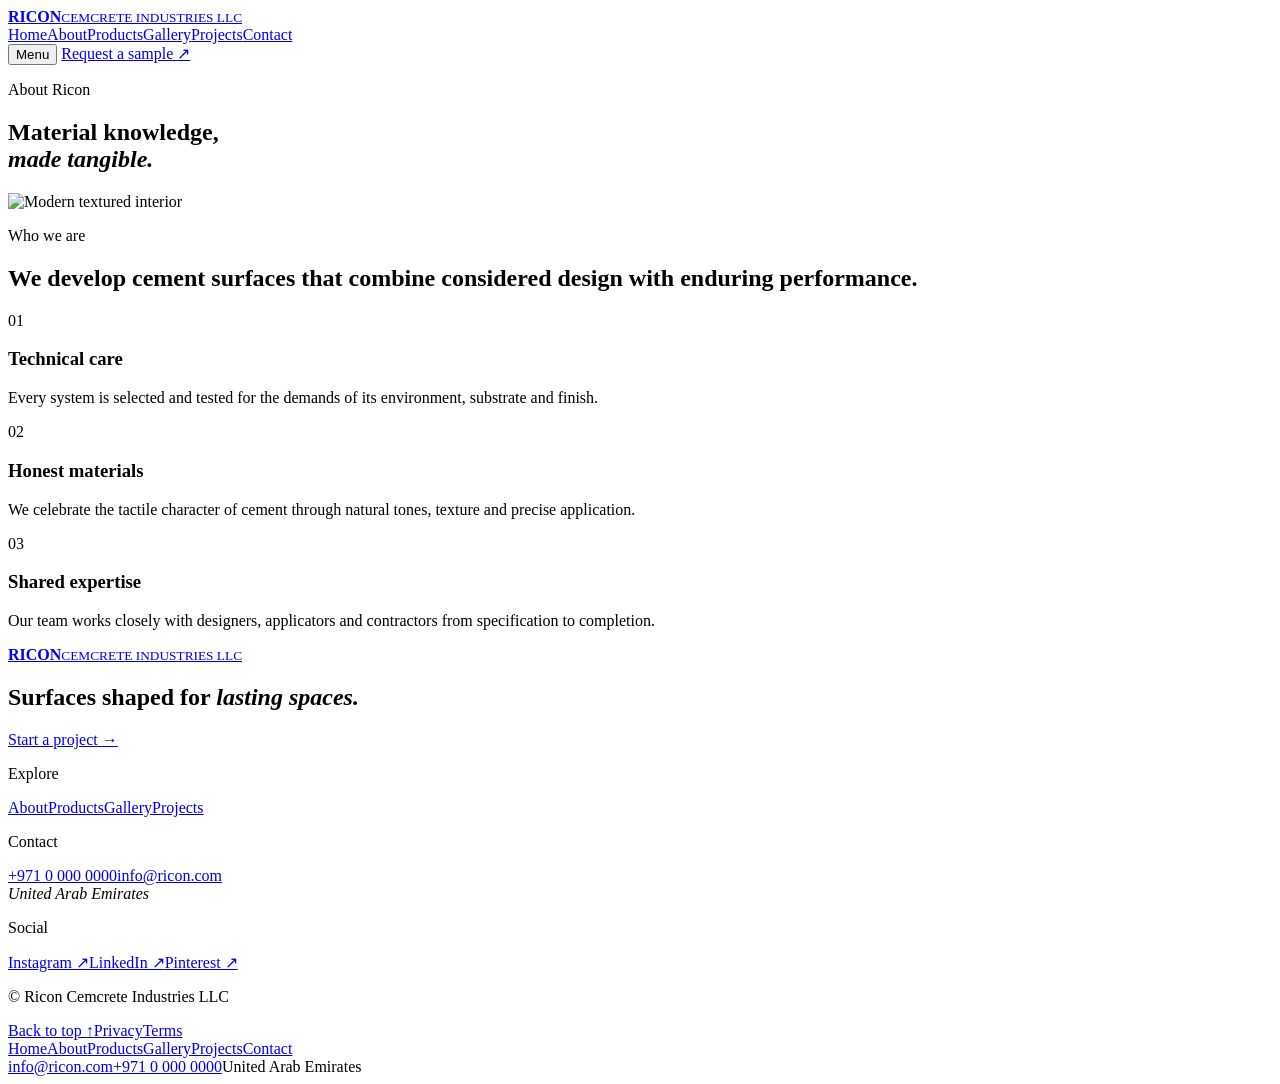
==== about.html @ 3ee4f0d7 "idea" ====
<!doctype html>
<html lang="en">
<head>
  <meta charset="UTF-8"><meta name="viewport" content="width=device-width, initial-scale=1.0">
  <title>About | Ricon Cemcrete Industries LLC</title>
  <link rel="preconnect" href="https://fonts.googleapis.com"><link rel="preconnect" href="https://fonts.gstatic.com" crossorigin>
  <link href="https://fonts.googleapis.com/css2?family=DM+Sans:wght@400;500;600&family=Libre+Baskerville:ital,wght@0,400;1,400&display=swap" rel="stylesheet">
  <link rel="stylesheet" href="styles.css">
</head>
<body>
  <header class="site-header">
    <a class="brand" href="index.html"><span class="brand-symbol"><i></i><i></i><i></i></span><span><strong>RICON</strong><small>CEMCRETE INDUSTRIES LLC</small></span></a>
    <nav class="desktop-nav" aria-label="Primary navigation">
      <a href="index.html">Home</a><a class="active" href="about.html">About</a><a href="products.html">Products</a><a href="gallery.html">Gallery</a><a href="projects.html">Projects</a><a href="contact.html">Contact</a>
    </nav>
    <button class="menu-button" type="button" aria-label="Open menu" aria-expanded="false"><span class="menu-icon" aria-hidden="true"><i></i><i></i></span><span class="menu-word">Menu</span></button>
    <a class="header-action" href="contact.html">Request a sample <span>↗</span></a>
  </header>
  <main>
    <section class="page-hero">
      <div class="page-hero-copy"><p class="overline">About Ricon</p><h1>Material knowledge,<br><em>made tangible.</em></h1></div>
      <div class="page-hero-image"><img src="https://images.unsplash.com/photo-1600607687920-4e2a09cf159d?auto=format&fit=crop&w=1400&q=85" alt="Modern textured interior"></div>
    </section>
    <section class="page-intro">
      <p class="overline">Who we are</p>
      <h2>We develop cement surfaces that combine considered design with enduring performance.</h2>
    </section>
    <section class="values-grid">
      <article class="value-card"><span>01</span><h3>Technical care</h3><p>Every system is selected and tested for the demands of its environment, substrate and finish.</p></article>
      <article class="value-card"><span>02</span><h3>Honest materials</h3><p>We celebrate the tactile character of cement through natural tones, texture and precise application.</p></article>
      <article class="value-card"><span>03</span><h3>Shared expertise</h3><p>Our team works closely with designers, applicators and contractors from specification to completion.</p></article>
    </section>
  </main>
  <footer>
    <div class="footer-top">
      <div class="footer-brand"><a class="brand brand-footer" href="index.html"><span class="brand-symbol"><i></i><i></i><i></i></span><span><strong>RICON</strong><small>CEMCRETE INDUSTRIES LLC</small></span></a><h2>Surfaces shaped for <em>lasting spaces.</em></h2><a class="footer-contact-link" href="contact.html">Start a project <span>→</span></a></div>
      <div class="footer-column"><p>Explore</p><a href="about.html">About</a><a href="products.html">Products</a><a href="gallery.html">Gallery</a><a href="projects.html">Projects</a></div>
      <div class="footer-column"><p>Contact</p><a href="tel:+971000000000">+971 0 000 0000</a><a href="mailto:info@ricon.com">info@ricon.com</a><address>United Arab Emirates</address></div>
      <div class="footer-column"><p>Social</p><a href="#">Instagram ↗</a><a href="#">LinkedIn ↗</a><a href="#">Pinterest ↗</a></div>
    </div>
    <div class="footer-bottom"><p>© <span id="year"></span> Ricon Cemcrete Industries LLC</p><a href="index.html">Back to top ↑</a><a href="#">Privacy</a><a href="#">Terms</a></div>
  </footer>
  <div class="mobile-menu" aria-hidden="true"><nav aria-label="Mobile navigation"><a href="index.html">Home</a><a href="about.html">About</a><a href="products.html">Products</a><a href="gallery.html">Gallery</a><a href="projects.html">Projects</a><a href="contact.html">Contact</a></nav><div class="menu-details"><a href="mailto:info@ricon.com">info@ricon.com</a><a href="tel:+971000000000">+971 0 000 0000</a><span>United Arab Emirates</span></div></div>
  <script src="script.js"></script>
</body>
</html>
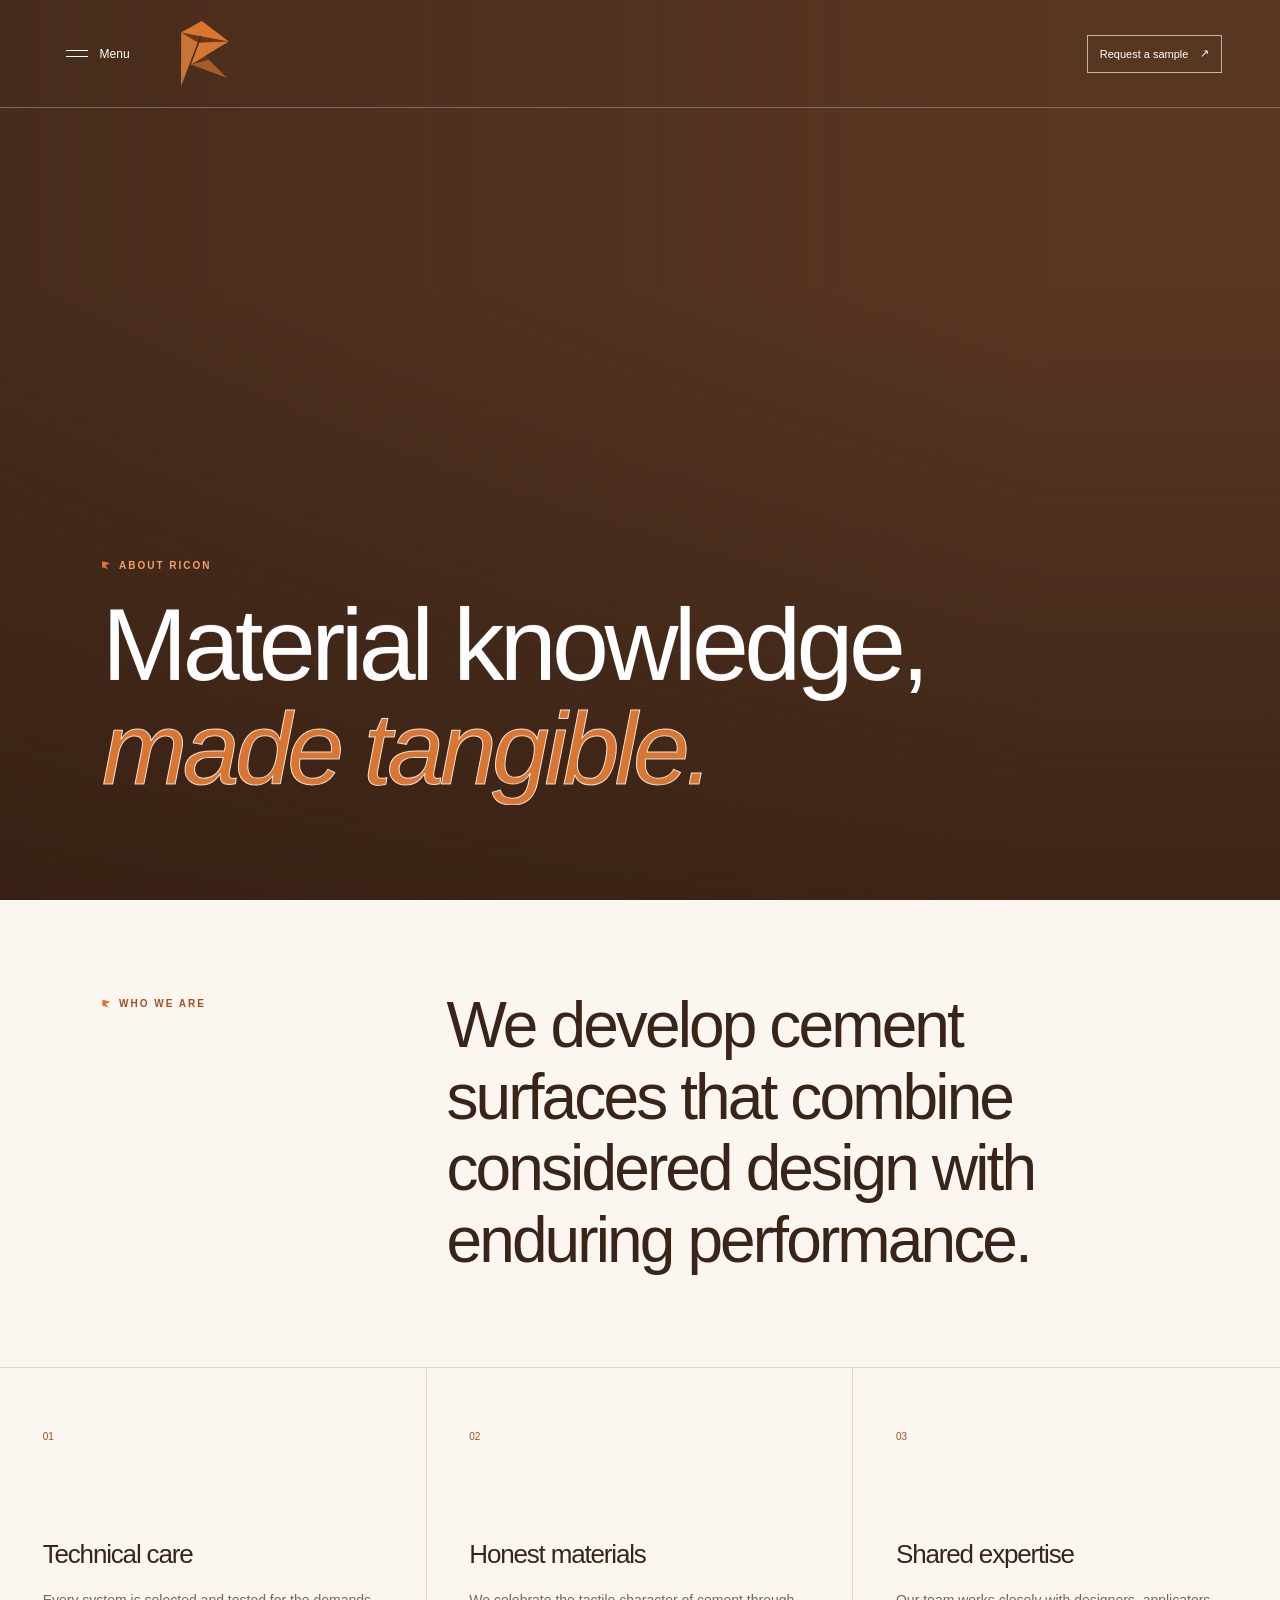
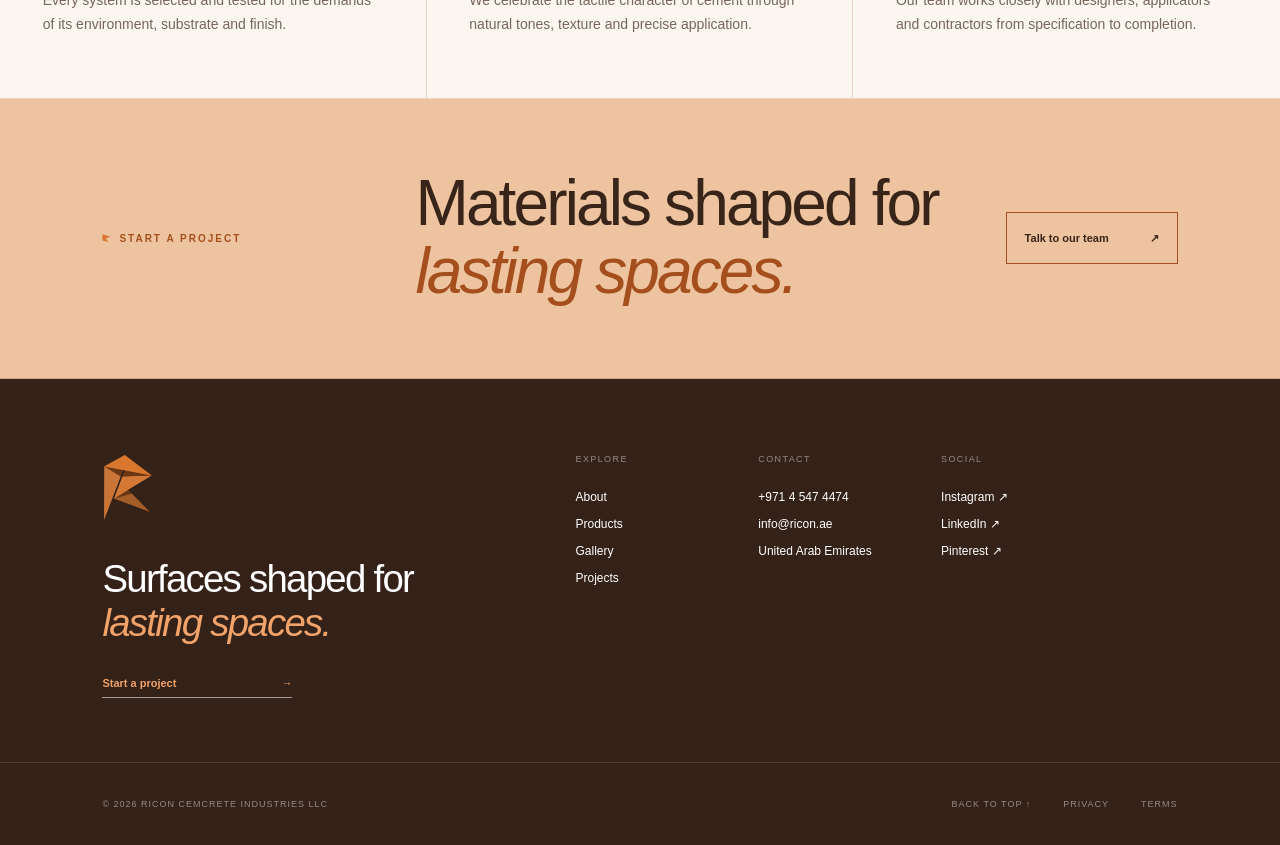
==== commit 251c5598: "hehe" ====
--- a/about.html
+++ b/about.html
@@ -9,7 +9,7 @@
 </head>
 <body>
   <header class="site-header">
-    <a class="brand" href="index.html"><span class="brand-symbol"><i></i><i></i><i></i></span><span><strong>RICON</strong><small>CEMCRETE INDUSTRIES LLC</small></span></a>
+    <a class="brand" href="index.html" aria-label="Ricon Cemcrete home"><img class="brand-logo" src="ricon-logo.png" alt="Ricon Cemcrete Industries LLC"></a>
     <nav class="desktop-nav" aria-label="Primary navigation">
       <a href="index.html">Home</a><a class="active" href="about.html">About</a><a href="products.html">Products</a><a href="gallery.html">Gallery</a><a href="projects.html">Projects</a><a href="contact.html">Contact</a>
     </nav>
@@ -32,10 +32,15 @@
     </section>
   </main>
   <footer>
+    <div class="footer-cta">
+      <p class="overline">Start a project</p>
+      <h2>Materials shaped for <em>lasting spaces.</em></h2>
+      <a href="contact.html">Talk to our team <span>↗</span></a>
+    </div>
     <div class="footer-top">
-      <div class="footer-brand"><a class="brand brand-footer" href="index.html"><span class="brand-symbol"><i></i><i></i><i></i></span><span><strong>RICON</strong><small>CEMCRETE INDUSTRIES LLC</small></span></a><h2>Surfaces shaped for <em>lasting spaces.</em></h2><a class="footer-contact-link" href="contact.html">Start a project <span>→</span></a></div>
+      <div class="footer-brand"><a class="brand brand-footer" href="index.html" aria-label="Ricon Cemcrete home"><img class="brand-logo" src="ricon-logo.png" alt="Ricon Cemcrete Industries LLC"></a><h2>Surfaces shaped for <em>lasting spaces.</em></h2><a class="footer-contact-link" href="contact.html">Start a project <span>→</span></a></div>
       <div class="footer-column"><p>Explore</p><a href="about.html">About</a><a href="products.html">Products</a><a href="gallery.html">Gallery</a><a href="projects.html">Projects</a></div>
-      <div class="footer-column"><p>Contact</p><a href="tel:+971000000000">+971 0 000 0000</a><a href="mailto:info@ricon.com">info@ricon.com</a><address>United Arab Emirates</address></div>
+      <div class="footer-column"><p>Contact</p><a href="tel:+971 4 547 4474">+971 4 547 4474</a><a href="mailto:info@sale.ae">info@ricon.ae</a><address>United Arab Emirates</address></div>
       <div class="footer-column"><p>Social</p><a href="#">Instagram ↗</a><a href="#">LinkedIn ↗</a><a href="#">Pinterest ↗</a></div>
     </div>
     <div class="footer-bottom"><p>© <span id="year"></span> Ricon Cemcrete Industries LLC</p><a href="index.html">Back to top ↑</a><a href="#">Privacy</a><a href="#">Terms</a></div>
--- a/styles.css
+++ b/styles.css
@@ -0,0 +1,1880 @@
+:root {
+  --ink: #382419;
+  --cream: #fbf6ef;
+  --sand: #ead8c4;
+  --sage: #b65f2a;
+  --white: #fff;
+  --brand: #d97732;
+  --brand-dark: #a64f1e;
+  --brand-light: #f2a36a;
+  --muted: #76665b;
+}
+
+* { box-sizing: border-box; }
+
+html { scroll-behavior: smooth; }
+
+body {
+  margin: 0;
+  font-family: "DM Sans", sans-serif;
+  color: var(--ink);
+  background: var(--cream);
+}
+
+a { color: inherit; text-decoration: none; }
+img { display: block; width: 100%; height: 100%; object-fit: cover; }
+
+.site-header {
+  position: relative;
+  z-index: 30;
+  height: 108px;
+  display: grid;
+  grid-template-columns: 260px 1fr 54px;
+  align-items: center;
+  padding: 0 4.5%;
+  background: var(--cream);
+  border-bottom: 1px solid rgba(32, 35, 31, 0.12);
+}
+
+.brand {
+  display: inline-flex;
+  align-items: center;
+  gap: 11px;
+  width: fit-content;
+}
+
+.brand-logo {
+  display: block;
+  width: 52px !important;
+  height: 70px !important;
+  object-fit: contain !important;
+  object-position: center;
+  background: transparent;
+  opacity: 1;
+}
+
+.brand-symbol {
+  display: flex;
+  align-items: flex-end;
+  gap: 3px;
+  width: 36px;
+  height: 42px;
+}
+
+.brand-symbol i {
+  display: block;
+  width: 10px;
+  background: var(--ink);
+  transform: skewY(-18deg);
+}
+
+.brand-symbol i:nth-child(1) { height: 24px; }
+.brand-symbol i:nth-child(2) { height: 40px; }
+.brand-symbol i:nth-child(3) { height: 31px; }
+
+.brand > span:last-child {
+  display: flex;
+  flex-direction: column;
+  line-height: 1;
+}
+
+.brand strong {
+  font-size: 22px;
+  letter-spacing: 5px;
+}
+
+.brand small {
+  margin-top: 7px;
+  font-size: 7px;
+  font-weight: 600;
+  letter-spacing: 1.4px;
+}
+
+.desktop-nav {
+  justify-self: end;
+  display: flex;
+  align-items: center;
+  gap: clamp(18px, 2.2vw, 38px);
+  font-size: 13px;
+}
+
+.desktop-nav a {
+  position: relative;
+  padding: 45px 0;
+}
+
+.desktop-nav a::after {
+  content: "";
+  position: absolute;
+  left: 50%;
+  bottom: 32px;
+  width: 0;
+  height: 1px;
+  background: var(--ink);
+  transform: translateX(-50%);
+  transition: width 180ms ease;
+}
+
+.desktop-nav a:hover::after,
+.desktop-nav a.active::after { width: 100%; }
+
+.menu-button {
+  display: none;
+  justify-self: end;
+  width: 44px;
+  height: 44px;
+  padding: 12px 8px;
+  border: 0;
+  background: transparent;
+  color: var(--ink);
+  cursor: pointer;
+}
+
+.menu-button span {
+  display: block;
+  width: 28px;
+  height: 1px;
+  margin: 7px 0;
+  background: currentColor;
+  transition: 180ms ease;
+}
+
+.hero {
+  height: 630px;
+  display: grid;
+  grid-template-columns: 42% 58%;
+  background: #e9e5dc;
+}
+
+.hero-content {
+  display: flex;
+  flex-direction: column;
+  justify-content: center;
+  padding: 55px 11% 55px 12%;
+}
+
+.overline {
+  margin: 0 0 22px;
+  color: var(--sage);
+  font-size: 10px;
+  font-weight: 600;
+  letter-spacing: 2px;
+  text-transform: uppercase;
+}
+
+.hero h1,
+.story h2,
+.section-heading h2,
+.featured h2,
+.journal h2,
+.newsletter h2 {
+  margin: 0;
+  font-family: "Libre Baskerville", serif;
+  font-weight: 400;
+  line-height: 1.13;
+  letter-spacing: -2px;
+}
+
+.hero h1 {
+  font-size: clamp(48px, 5vw, 72px);
+}
+
+.hero h1 em {
+  font-weight: 400;
+  color: #6d735f;
+}
+
+.hero-image { min-width: 0; }
+
+.story {
+  min-height: 560px;
+  display: grid;
+  grid-template-columns: 48% 52%;
+  background: var(--white);
+}
+
+.story-image {
+  height: 560px;
+  padding: 48px 0 48px 8%;
+}
+
+.story-image img { width: 92%; }
+
+.story-copy {
+  display: flex;
+  flex-direction: column;
+  justify-content: center;
+  padding: 70px 10% 70px 13%;
+}
+
+.story h2 {
+  font-size: clamp(42px, 4.5vw, 68px);
+}
+
+.story-copy > p:not(.overline) {
+  max-width: 520px;
+  margin: 28px 0 32px;
+  color: #666860;
+  font-size: 15px;
+  line-height: 1.85;
+}
+
+.arrow-link {
+  width: fit-content;
+  padding-bottom: 7px;
+  border-bottom: 1px solid var(--ink);
+  font-size: 12px;
+  font-weight: 600;
+}
+
+.arrow-link span { margin-left: 22px; }
+
+.products {
+  padding: 82px 4.5% 90px;
+  background: var(--cream);
+}
+
+.section-heading {
+  display: flex;
+  align-items: end;
+  justify-content: space-between;
+  margin-bottom: 38px;
+}
+
+.section-heading h2 {
+  font-size: clamp(38px, 4vw, 58px);
+}
+
+.product-grid {
+  display: grid;
+  grid-template-columns: repeat(4, 1fr);
+  gap: 12px;
+}
+
+.product-card { min-width: 0; }
+
+.product-image {
+  height: 390px;
+  overflow: hidden;
+  background: var(--sand);
+}
+
+.product-image img {
+  transition: transform 600ms ease;
+}
+
+.product-card:hover .product-image img { transform: scale(1.035); }
+
+.product-name {
+  height: 82px;
+  display: grid;
+  grid-template-columns: 32px 1fr 30px;
+  align-items: center;
+  border-bottom: 1px solid rgba(32, 35, 31, 0.25);
+}
+
+.product-name span {
+  align-self: start;
+  margin-top: 20px;
+  color: #85877f;
+  font-size: 9px;
+}
+
+.product-name h3 {
+  margin: 0;
+  font-family: "Libre Baskerville", serif;
+  font-size: 21px;
+  font-weight: 400;
+}
+
+.product-name b {
+  text-align: right;
+  font-size: 16px;
+}
+
+.featured {
+  min-height: 620px;
+  display: grid;
+  grid-template-columns: 62% 38%;
+  background: #d5d0c4;
+}
+
+.featured-image { min-height: 620px; }
+
+.featured-copy {
+  display: flex;
+  flex-direction: column;
+  justify-content: center;
+  align-items: flex-start;
+  padding: 70px 12%;
+}
+
+.featured h2 {
+  font-size: clamp(42px, 4.5vw, 68px);
+}
+
+.featured-copy > p:not(.overline) {
+  margin: 16px 0 38px;
+  color: #686b62;
+  font-size: 12px;
+  text-transform: uppercase;
+  letter-spacing: 1px;
+}
+
+.solid-link {
+  min-width: 172px;
+  height: 52px;
+  display: flex;
+  align-items: center;
+  justify-content: space-between;
+  padding: 0 16px 0 20px;
+  background: var(--ink);
+  color: white;
+  font-size: 12px;
+  font-weight: 600;
+  transition: background 180ms ease;
+}
+
+.solid-link:hover { background: #697064; }
+
+.journal {
+  min-height: 620px;
+  display: grid;
+  grid-template-columns: 38% 62%;
+  gap: 5%;
+  padding: 82px 8%;
+  background: var(--white);
+}
+
+.journal > article {
+  padding-top: 24px;
+}
+
+.journal h2 {
+  max-width: 410px;
+  font-size: clamp(40px, 4vw, 60px);
+}
+
+.journal-card {
+  display: grid;
+  grid-template-columns: 58% 42%;
+  min-height: 440px;
+  background: #ebe7dd;
+}
+
+.journal-card img { height: 440px; }
+
+.journal-card div {
+  display: flex;
+  flex-direction: column;
+  justify-content: center;
+  padding: 40px;
+}
+
+.journal-card p {
+  margin: 0 0 18px;
+  color: #77796f;
+  font-size: 9px;
+  text-transform: uppercase;
+  letter-spacing: 1.4px;
+}
+
+.journal-card h3 {
+  margin: 0 0 32px;
+  font-family: "Libre Baskerville", serif;
+  font-size: 24px;
+  font-weight: 400;
+  line-height: 1.35;
+}
+
+.journal-card span {
+  font-size: 11px;
+  font-weight: 600;
+}
+
+.newsletter {
+  min-height: 270px;
+  display: grid;
+  grid-template-columns: 43% 57%;
+  align-items: center;
+  padding: 48px 8%;
+  background: #777b70;
+  color: white;
+}
+
+.newsletter .overline { color: rgba(255,255,255,.72); }
+
+.newsletter h2 {
+  max-width: 440px;
+  font-size: clamp(36px, 3.8vw, 54px);
+}
+
+.newsletter form {
+  display: grid;
+  grid-template-columns: 1fr 1fr 58px;
+  align-items: end;
+  gap: 22px;
+}
+
+.newsletter label {
+  display: flex;
+  flex-direction: column;
+  gap: 12px;
+  font-size: 10px;
+  text-transform: uppercase;
+  letter-spacing: 1px;
+}
+
+.newsletter input {
+  width: 100%;
+  height: 42px;
+  padding: 0;
+  border: 0;
+  border-bottom: 1px solid rgba(255,255,255,.65);
+  border-radius: 0;
+  outline: none;
+  background: transparent;
+  color: white;
+  font: inherit;
+}
+
+.newsletter button {
+  width: 58px;
+  height: 58px;
+  border: 1px solid rgba(255,255,255,.75);
+  border-radius: 50%;
+  background: transparent;
+  color: white;
+  font-size: 18px;
+  cursor: pointer;
+}
+
+footer {
+  background: #252821;
+  color: white;
+}
+
+.footer-cta {
+  min-height: 280px;
+  display: grid;
+  grid-template-columns: 1fr 2fr auto;
+  align-items: center;
+  gap: 36px;
+  padding: 48px 8%;
+  background: #e8e1d3;
+  color: var(--ink);
+  border-bottom: 1px solid rgba(32,35,31,.14);
+}
+
+.footer-cta .overline {
+  align-self: center;
+  margin: 0;
+  color: #777a70;
+}
+
+.footer-cta h2 {
+  max-width: 720px;
+  margin: 0;
+  font-family: "Libre Baskerville", serif;
+  font-size: clamp(42px, 5vw, 72px);
+  font-weight: 400;
+  line-height: 1.06;
+  letter-spacing: -3px;
+}
+
+.footer-cta h2 em {
+  color: #777d68;
+  font-weight: 400;
+}
+
+.footer-cta a {
+  min-width: 172px;
+  height: 52px;
+  display: inline-flex;
+  align-items: center;
+  justify-content: space-between;
+  padding: 0 18px;
+  border: 1px solid rgba(32,35,31,.55);
+  font-size: 11px;
+  font-weight: 600;
+  transition: background 180ms ease, color 180ms ease;
+}
+
+.footer-cta a:hover {
+  background: var(--ink);
+  color: white;
+}
+
+.footer-top {
+  min-height: 360px;
+  display: grid;
+  grid-template-columns: 2.2fr 0.85fr 0.85fr 1.1fr;
+  align-items: start;
+  padding: 74px 8% 64px;
+  border-bottom: 1px solid rgba(255,255,255,.12);
+}
+
+.footer-brand {
+  max-width: 370px;
+}
+
+.footer-brand .brand {
+  position: relative !important;
+  top: auto !important;
+  left: auto !important;
+  display: block;
+  margin-bottom: 34px;
+  transform: none !important;
+}
+.footer-brand .brand-logo {
+  width: 52px !important;
+  height: 70px !important;
+}
+
+.footer-brand h2 {
+  margin: 0 0 28px;
+  font-family: "Libre Baskerville", serif;
+  font-size: clamp(30px, 3vw, 44px);
+  font-weight: 400;
+  line-height: 1.15;
+}
+
+.footer-brand h2 em {
+  color: #b4baa9;
+  font-weight: 400;
+}
+
+.footer-contact-link {
+  display: inline-flex;
+  align-items: center;
+  justify-content: space-between;
+  width: 190px;
+  padding-bottom: 8px;
+  border-bottom: 1px solid rgba(255,255,255,.55);
+  font-size: 11px;
+  font-weight: 600;
+}
+
+.brand-footer .brand-symbol i { background: white; }
+
+.footer-column {
+  display: flex;
+  flex-direction: column;
+  gap: 9px;
+  font-size: 12px;
+  line-height: 1.5;
+}
+
+.footer-column p {
+  margin: 0 0 13px;
+  color: rgba(255,255,255,.48);
+  font-size: 9px;
+  text-transform: uppercase;
+  letter-spacing: 1.4px;
+}
+
+.footer-column address {
+  font-style: normal;
+}
+
+.footer-column a {
+  width: fit-content;
+  transition: color 180ms ease;
+}
+
+.footer-column a:hover { color: #b4baa9; }
+
+.footer-bottom {
+  min-height: 82px;
+  display: grid;
+  grid-template-columns: 1fr auto auto auto;
+  align-items: center;
+  gap: 32px;
+  padding: 0 8%;
+  color: rgba(255,255,255,.48);
+  font-size: 9px;
+  text-transform: uppercase;
+  letter-spacing: 1px;
+}
+
+.mobile-menu { display: none; }
+
+.page-hero {
+  min-height: 400px;
+  display: grid;
+  grid-template-columns: 46% 54%;
+  background: #e9e5dc;
+}
+
+.page-hero-copy {
+  display: flex;
+  flex-direction: column;
+  justify-content: center;
+  padding: 70px 12%;
+}
+
+.page-hero h1 {
+  margin: 0;
+  font-family: "Libre Baskerville", serif;
+  font-size: clamp(54px, 6vw, 82px);
+  font-weight: 400;
+  line-height: 1.05;
+  letter-spacing: -3px;
+}
+
+.page-hero-image { min-height: 400px; }
+
+.page-intro {
+  display: grid;
+  grid-template-columns: 32% 68%;
+  min-height: 420px;
+  padding: 90px 8%;
+  background: white;
+}
+
+.page-intro h2 {
+  max-width: 850px;
+  margin: 0;
+  font-family: "Libre Baskerville", serif;
+  font-size: clamp(42px, 5vw, 68px);
+  font-weight: 400;
+  line-height: 1.12;
+}
+
+.values-grid {
+  display: grid;
+  grid-template-columns: repeat(3, 1fr);
+  background: var(--cream);
+  border-top: 1px solid rgba(32,35,31,.12);
+  border-bottom: 1px solid rgba(32,35,31,.12);
+}
+
+.value-card {
+  min-height: 330px;
+  padding: 58px 10%;
+  border-right: 1px solid rgba(32,35,31,.12);
+}
+
+.value-card:last-child { border-right: 0; }
+.value-card span { color: #85877f; font-size: 10px; }
+.value-card h3 {
+  margin: 95px 0 18px;
+  font-family: "Libre Baskerville", serif;
+  font-size: 26px;
+  font-weight: 400;
+}
+.value-card p { margin: 0; color: #686b62; font-size: 14px; line-height: 1.75; }
+
+.catalog-grid {
+  display: grid;
+  grid-template-columns: repeat(3, 1fr);
+  gap: 16px;
+  padding: 20px 4.5% 90px;
+  background: var(--cream);
+}
+
+.catalog-card {
+  background: white;
+}
+
+.catalog-card-image { height: 410px; overflow: hidden; }
+.catalog-card-image img { transition: transform 600ms ease; }
+.catalog-card:hover img { transform: scale(1.035); }
+.catalog-card-copy { min-height: 190px; padding: 28px 30px; }
+.catalog-card-copy span { color: #85877f; font-size: 9px; text-transform: uppercase; letter-spacing: 1.2px; }
+.catalog-card-copy h2 {
+  margin: 18px 0 14px;
+  font-family: "Libre Baskerville", serif;
+  font-size: 30px;
+  font-weight: 400;
+}
+.catalog-card-copy p { margin: 0; color: #686b62; font-size: 13px; line-height: 1.7; }
+
+.gallery-grid {
+  display: grid;
+  grid-template-columns: repeat(12, 1fr);
+  grid-auto-rows: 180px;
+  gap: 12px;
+  padding: 20px 4.5% 90px;
+  background: var(--cream);
+}
+
+.gallery-grid figure { margin: 0; overflow: hidden; }
+.gallery-grid figure:nth-child(1) { grid-column: span 7; grid-row: span 3; }
+.gallery-grid figure:nth-child(2) { grid-column: span 5; grid-row: span 2; }
+.gallery-grid figure:nth-child(3) { grid-column: span 5; grid-row: span 2; }
+.gallery-grid figure:nth-child(4) { grid-column: span 4; grid-row: span 3; }
+.gallery-grid figure:nth-child(5) { grid-column: span 8; grid-row: span 3; }
+
+.projects-list { background: var(--cream); padding: 20px 4.5% 90px; }
+.project-row {
+  min-height: 460px;
+  display: grid;
+  grid-template-columns: 58% 42%;
+  margin-bottom: 16px;
+  background: white;
+}
+.project-row:nth-child(even) { grid-template-columns: 42% 58%; }
+.project-row:nth-child(even) .project-row-image { order: 2; }
+.project-row-copy {
+  display: flex;
+  flex-direction: column;
+  justify-content: center;
+  align-items: flex-start;
+  padding: 60px 12%;
+}
+.project-row-copy h2 {
+  margin: 14px 0;
+  font-family: "Libre Baskerville", serif;
+  font-size: clamp(38px, 4vw, 58px);
+  font-weight: 400;
+}
+.project-row-copy p:not(.overline) { color: #686b62; font-size: 13px; }
+
+.contact-layout {
+  display: grid;
+  grid-template-columns: 42% 58%;
+  min-height: 580px;
+  background: white;
+}
+.contact-details { padding: 80px 12%; background: #777b70; color: white; }
+.contact-details h2 {
+  margin: 0 0 50px;
+  font-family: "Libre Baskerville", serif;
+  font-size: clamp(44px, 5vw, 68px);
+  font-weight: 400;
+  line-height: 1.1;
+}
+.contact-details p { margin: 26px 0 8px; color: rgba(255,255,255,.58); font-size: 9px; text-transform: uppercase; letter-spacing: 1.4px; }
+.contact-details a, .contact-details address { font-size: 15px; line-height: 1.6; }
+.contact-details address { font-style: normal; }
+.contact-form { display: grid; align-content: center; gap: 22px; padding: 70px 12%; }
+.contact-form label { display: flex; flex-direction: column; gap: 9px; font-size: 9px; text-transform: uppercase; letter-spacing: 1.2px; }
+.contact-form input, .contact-form textarea, .contact-form select {
+  width: 100%;
+  border: 0;
+  border-bottom: 1px solid rgba(32,35,31,.28);
+  border-radius: 0;
+  background: transparent;
+  padding: 12px 0;
+  font: 14px "DM Sans", sans-serif;
+  outline: none;
+}
+.contact-form textarea { height: 100px; resize: vertical; }
+.contact-form button { width: 170px; margin-top: 12px; }
+
+@media (max-width: 900px) {
+  .hero-brand {
+    top: 96px !important;
+    left: 24px !important;
+    right: auto !important;
+    width: 84px !important;
+    height: 112px !important;
+    transform: none !important;
+    opacity: 1;
+  }
+
+  .footer-cta {
+    grid-template-columns: 1fr;
+    gap: 24px;
+    padding: 55px 24px;
+  }
+
+  .footer-cta h2 {
+    max-width: 620px;
+    font-size: clamp(38px, 8vw, 58px);
+  }
+
+  .footer-cta a {
+    width: 172px;
+  }
+
+  .site-header {
+    height: 82px;
+    grid-template-columns: 1fr 44px;
+    padding: 0 20px;
+  }
+
+  .desktop-nav { display: none; }
+  .menu-button { display: block; }
+
+  .mobile-menu {
+    position: fixed;
+    z-index: 25;
+    inset: 82px 0 0;
+    display: flex;
+    align-items: center;
+    padding: 40px 24px;
+    background: var(--cream);
+    opacity: 0;
+    visibility: hidden;
+    transform: translateY(-10px);
+    transition: 220ms ease;
+  }
+
+  .mobile-menu.open {
+    opacity: 1;
+    visibility: visible;
+    transform: translateY(0);
+  }
+
+  .mobile-menu nav {
+    display: flex;
+    flex-direction: column;
+  }
+
+  .mobile-menu a {
+    font-family: "Libre Baskerville", serif;
+    font-size: 38px;
+    line-height: 1.5;
+  }
+
+  .hero {
+    height: auto;
+    grid-template-columns: 1fr;
+  }
+
+  .hero-content {
+    min-height: 360px;
+    padding: 60px 24px;
+  }
+
+  .hero h1 { font-size: clamp(42px, 12vw, 60px); }
+  .hero-image { height: 430px; }
+
+  .story {
+    grid-template-columns: 1fr;
+  }
+
+  .story-image {
+    height: 430px;
+    padding: 24px;
+  }
+
+  .story-image img { width: 100%; }
+
+  .story-copy { padding: 70px 24px; }
+
+  .products { padding: 60px 24px; }
+
+  .section-heading {
+    align-items: flex-start;
+  }
+
+  .section-heading .arrow-link { display: none; }
+
+  .product-grid {
+    grid-template-columns: 1fr 1fr;
+  }
+
+  .product-image { height: 360px; }
+
+  .featured {
+    grid-template-columns: 1fr;
+  }
+
+  .featured-image { min-height: 440px; }
+
+  .featured-copy { min-height: 390px; padding: 60px 24px; }
+
+  .journal {
+    grid-template-columns: 1fr;
+    padding: 60px 24px;
+  }
+
+  .journal > article { padding: 0 0 40px; }
+
+  .journal-card {
+    grid-template-columns: 56% 44%;
+  }
+
+  .newsletter {
+    grid-template-columns: 1fr;
+    gap: 36px;
+    padding: 60px 24px;
+  }
+
+  .footer-top {
+    grid-template-columns: 1fr 1fr;
+    gap: 48px 24px;
+  }
+
+  .footer-brand { grid-column: 1 / -1; }
+  .brand-footer { grid-column: auto; }
+
+  .page-hero { grid-template-columns: 1fr; }
+  .page-hero-copy { min-height: 330px; padding: 60px 24px; }
+  .page-hero-image { height: 380px; }
+  .page-intro { grid-template-columns: 1fr; gap: 40px; padding: 70px 24px; }
+  .values-grid { grid-template-columns: 1fr; }
+  .value-card { border-right: 0; border-bottom: 1px solid rgba(32,35,31,.12); }
+  .value-card:last-child { border-bottom: 0; }
+  .value-card h3 { margin-top: 60px; }
+  .catalog-grid { grid-template-columns: 1fr 1fr; padding: 20px 24px 70px; }
+  .gallery-grid { grid-template-columns: repeat(6,1fr); padding: 20px 24px 70px; }
+  .gallery-grid figure:nth-child(n) { grid-column: span 3; grid-row: span 2; }
+  .gallery-grid figure:nth-child(1), .gallery-grid figure:nth-child(5) { grid-column: span 6; grid-row: span 3; }
+  .project-row,
+  .project-row:nth-child(even) { grid-template-columns: 1fr; }
+  .project-row:nth-child(even) .project-row-image { order: 0; }
+  .project-row-image { height: 400px; }
+  .project-row-copy { min-height: 330px; padding: 50px 24px; }
+  .projects-list { padding: 20px 24px 70px; }
+  .contact-layout { grid-template-columns: 1fr; }
+  .contact-details, .contact-form { padding: 60px 24px; }
+}
+
+@media (max-width: 560px) {
+  .brand strong { font-size: 19px; }
+  .brand-symbol { transform: scale(.86); transform-origin: left center; }
+  .brand-logo { width: 46px !important; height: 62px !important; }
+
+  .hero-content { min-height: 330px; }
+  .hero-image { height: 350px; }
+
+  .story h2,
+  .section-heading h2,
+  .featured h2,
+  .journal h2 { font-size: 38px; }
+
+  .product-grid { grid-template-columns: 1fr; }
+  .product-image { height: 390px; }
+
+  .featured-image { min-height: 360px; }
+
+  .journal-card {
+    grid-template-columns: 1fr;
+  }
+
+  .journal-card img { height: 300px; }
+
+  .journal-card div { min-height: 240px; }
+
+  .newsletter form {
+    grid-template-columns: 1fr 58px;
+  }
+
+  .newsletter label:nth-of-type(2) { grid-column: 1 / -1; grid-row: 2; }
+
+  .newsletter button { grid-column: 2; grid-row: 1; align-self: end; }
+
+  .footer-top {
+    grid-template-columns: 1fr;
+  }
+
+  .brand-footer { grid-column: 1; }
+
+  .footer-bottom {
+    min-height: 100px;
+    height: auto;
+    grid-template-columns: 1fr 1fr;
+    gap: 10px;
+    padding: 30px 24px;
+  }
+
+  .page-hero h1 { font-size: 48px; }
+  .page-hero-image { height: 300px; }
+  .page-intro h2 { font-size: 38px; }
+  .catalog-grid { grid-template-columns: 1fr; }
+  .catalog-card-image { height: 340px; }
+  .gallery-grid { grid-template-columns: 1fr; grid-auto-rows: 260px; }
+  .gallery-grid figure:nth-child(n) { grid-column: 1; grid-row: span 1; }
+  .project-row-image { height: 300px; }
+}
+
+.home-page .site-header {
+  position: absolute;
+  inset: 0 0 auto;
+  z-index: 30;
+  color: white;
+  background: transparent;
+  border-bottom-color: rgba(255,255,255,.28);
+}
+
+.home-page .brand-symbol i { background: white; }
+
+.home-page .desktop-nav a::after { background: white; }
+
+.home-page .menu-button { color: white; }
+
+.home-page .hero {
+  position: relative;
+  height: 100svh;
+  min-height: 700px;
+  max-height: 1100px;
+  display: flex;
+  align-items: flex-end;
+  overflow: hidden;
+  background: #4a4b41;
+  color: white;
+}
+
+.home-page .hero-image {
+  position: absolute;
+  inset: 0;
+  z-index: 0;
+  min-width: 0;
+}
+
+.home-page .hero-shade {
+  position: absolute;
+  inset: 0;
+  z-index: 1;
+  background:
+    linear-gradient(90deg, rgba(20,23,20,.38), transparent 78%),
+    linear-gradient(0deg, rgba(14,17,14,.62), transparent 62%);
+}
+
+.home-page .hero-content {
+  position: relative;
+  z-index: 2;
+  display: block;
+  width: min(940px, 78%);
+  min-height: 0;
+  margin: 0;
+  padding: 0 0 10.5vh 8%;
+  animation: heroContentEnter 900ms 120ms both;
+}
+
+.home-page .hero-content .overline {
+  margin-bottom: 24px;
+  color: rgba(255,255,255,.82);
+}
+
+.home-page .hero h1 {
+  max-width: 880px;
+  font-size: clamp(62px, 8.3vw, 118px);
+  line-height: 1.02;
+  letter-spacing: -5px;
+}
+
+.home-page .hero h1 em {
+  color: transparent;
+  -webkit-text-stroke: 1px rgba(255,255,255,.86);
+}
+
+.hero-link {
+  display: inline-flex;
+  align-items: center;
+  gap: 34px;
+  margin-top: 40px;
+  padding-bottom: 9px;
+  border-bottom: 1px solid rgba(255,255,255,.7);
+  font-size: 12px;
+  font-weight: 600;
+}
+
+.hero-link span { font-size: 16px; }
+
+.hero-brand {
+  position: absolute;
+  z-index: 3;
+  top: 118px !important;
+  left: 14% !important;
+  width: 112px !important;
+  height: 150px !important;
+  transform: none !important;
+  opacity: 1;
+  mix-blend-mode: normal;
+}
+
+.hero-brand img {
+  display: block;
+  width: 100%;
+  height: 100%;
+  object-fit: contain;
+  background: transparent;
+  opacity: 1;
+}
+
+.hero-caption {
+  position: absolute;
+  z-index: 2;
+  right: 4.5%;
+  bottom: 4.5vh;
+  left: 8%;
+  display: flex;
+  justify-content: space-between;
+  color: rgba(255,255,255,.8);
+  font-size: 9px;
+  font-weight: 500;
+  letter-spacing: 1.5px;
+  text-transform: uppercase;
+}
+
+@keyframes heroImageEnter {
+  from { transform: scale(1.055); }
+  to { transform: scale(1); }
+}
+
+@keyframes heroContentEnter {
+  from { opacity: 0; transform: translateY(18px); }
+  to { opacity: 1; transform: translateY(0); }
+}
+
+@media (max-width: 900px) {
+  .home-page .site-header { height: 82px; }
+  .home-page .hero { height: 100svh; min-height: 690px; }
+  .home-page .hero-content {
+    width: 100%;
+    padding: 0 24px 16vh;
+  }
+  .home-page .hero h1 {
+    font-size: clamp(54px, 11vw, 82px);
+    letter-spacing: -3px;
+  }
+  .hero-caption { left: 24px; right: 24px; bottom: 28px; }
+}
+
+@media (max-width: 560px) {
+  .home-page .hero { min-height: 640px; }
+  .home-page .hero-content { padding-bottom: 15vh; }
+  .home-page .hero h1 { font-size: clamp(47px, 12vw, 64px); }
+  .home-page .hero-content .overline { font-size: 9px; }
+  .hero-caption { font-size: 8px; }
+}
+
+@media (prefers-reduced-motion: reduce) {
+  .home-page .hero-image img,
+  .home-page .hero-content { animation: none; }
+}
+
+.site-header { grid-template-columns: 1fr auto; }
+.desktop-nav { display: none; }
+.menu-button {
+  display: inline-flex;
+  align-items: center;
+  justify-content: flex-end;
+  flex-direction: row;
+  gap: 12px;
+  width: auto;
+  color: var(--ink);
+  font: inherit;
+  font-size: 12px;
+}
+
+.menu-button span {
+  width: auto;
+  height: auto;
+  margin: 0;
+  background: none;
+}
+
+.menu-icon {
+  display: flex !important;
+  flex-direction: column;
+  justify-content: center;
+  gap: 5px;
+  width: 22px !important;
+  height: 18px !important;
+}
+
+.menu-icon i {
+  display: block;
+  width: 22px;
+  height: 1px;
+  background: currentColor;
+  transition: transform 350ms ease;
+}
+
+.menu-word { white-space: nowrap; }
+
+.home-page .site-header { grid-template-columns: 1fr; }
+.home-page .brand {
+  display: none;
+}
+.home-page .menu-button {
+  position: absolute;
+  left: 4.5%;
+  justify-content: flex-start;
+  color: white;
+}
+
+.mobile-menu {
+  position: fixed;
+  z-index: 50;
+  inset: 0;
+  display: flex;
+  flex-direction: column;
+  align-items: center;
+  justify-content: center;
+  padding: 110px 24px 100px;
+  overflow: auto;
+  background: #27241e;
+  color: #f4f0e8;
+  clip-path: inset(0 0 100% 0);
+  visibility: hidden;
+  pointer-events: none;
+  transition: clip-path 700ms cubic-bezier(.77, 0, .18, 1), visibility 700ms;
+}
+
+.mobile-menu.open {
+  clip-path: inset(0);
+  visibility: visible;
+  pointer-events: auto;
+}
+
+.mobile-menu nav {
+  display: flex;
+  flex-direction: column;
+  align-items: center;
+  gap: 4px;
+  width: 100%;
+}
+
+.mobile-menu nav a {
+  display: flex;
+  align-items: baseline;
+  gap: 14px;
+  padding: 5px 12px;
+  color: #f4f0e8;
+  font-family: "Libre Baskerville", serif;
+  font-size: clamp(30px, 4vw, 48px);
+  line-height: 1.35;
+  opacity: .48;
+  transform: translateY(18px);
+  transition: color 250ms ease, opacity 350ms ease, transform 550ms cubic-bezier(.2,.8,.2,1);
+}
+
+.mobile-menu.open nav a {
+  opacity: 1;
+  transform: translateY(0);
+}
+
+.mobile-menu nav a:nth-child(1) { transition-delay: 80ms; }
+.mobile-menu nav a:nth-child(2) { transition-delay: 130ms; }
+.mobile-menu nav a:nth-child(3) { transition-delay: 180ms; }
+.mobile-menu nav a:nth-child(4) { transition-delay: 230ms; }
+.mobile-menu nav a:nth-child(5) { transition-delay: 280ms; }
+.mobile-menu nav a:nth-child(6) { transition-delay: 330ms; }
+.mobile-menu nav a:hover { color: #c7b48b; opacity: 1; }
+
+.menu-details {
+  position: absolute;
+  right: 4.5%;
+  bottom: 34px;
+  left: 4.5%;
+  display: flex;
+  justify-content: space-between;
+  gap: 18px;
+  color: rgba(244,240,232,.72);
+  font-size: 10px;
+  letter-spacing: .03em;
+}
+
+.menu-details a:hover { color: white; }
+.menu-details a {
+  font-family: "DM Sans", sans-serif;
+  font-size: 10px;
+  line-height: 1.3;
+}
+
+.menu-open .site-header {
+  position: fixed;
+  z-index: 60;
+  border-bottom-color: transparent;
+  background: transparent;
+  color: white;
+}
+
+.menu-open .site-header .brand-symbol i { background: white; }
+.menu-open .site-header .menu-button { color: white; }
+.menu-open .menu-icon i:first-child { transform: translateY(3px) rotate(45deg); }
+.menu-open .menu-icon i:last-child { transform: translateY(-3px) rotate(-45deg); }
+
+.scroll-reveal {
+  opacity: 0;
+  --reveal-x: 0px;
+  --reveal-y: 34px;
+  transform: translate3d(var(--reveal-x), calc(var(--scroll-copy-y, 0px) + var(--reveal-y)), 0) scale(.985);
+  transition:
+    opacity 850ms ease,
+    transform 850ms cubic-bezier(.2,.7,.2,1);
+  transition-delay: var(--reveal-delay, 0ms);
+}
+
+.scroll-reveal.is-visible {
+  opacity: 1;
+  --reveal-x: 0px;
+  --reveal-y: 0px;
+  transform: translate3d(0, var(--scroll-copy-y, 0px), 0) scale(1);
+}
+
+@media (max-width: 900px) {
+  .site-header { grid-template-columns: 1fr auto; }
+  .home-page .site-header { grid-template-columns: 1fr auto; }
+  .home-page .brand {
+    display: none;
+  }
+  .home-page .menu-button { left: 20px; }
+  .mobile-menu { padding: 95px 20px 105px; }
+  .mobile-menu nav a { font-size: clamp(29px, 7vw, 40px); }
+  .menu-details {
+    right: 24px;
+    bottom: 24px;
+    left: 24px;
+    flex-direction: column;
+    flex-wrap: nowrap;
+    align-items: center;
+    justify-content: center;
+    text-align: center;
+    font-size: 10px;
+  }
+}
+
+@media (prefers-reduced-motion: reduce) {
+  .mobile-menu,
+  .mobile-menu nav a,
+  .scroll-reveal,
+  .menu-icon i { transition: none; }
+  .scroll-reveal { opacity: 1; transform: none; }
+}
+
+.site-header {
+  position: absolute;
+  inset: 0 0 auto;
+  z-index: 40;
+  display: block;
+  height: 108px;
+  padding: 0;
+  border-bottom: 1px solid rgba(255,255,255,.28);
+  background: transparent;
+  color: white;
+}
+
+.site-header .brand {
+  position: absolute;
+  top: 50%;
+  left: 14%;
+  transform: translateY(-50%);
+}
+
+.site-header .brand-symbol i { background: white; }
+
+.site-header .menu-button {
+  position: absolute;
+  top: 50%;
+  left: 4.5%;
+  transform: translateY(-50%);
+  justify-content: flex-start;
+  color: white;
+}
+
+.site-header .header-action {
+  position: absolute;
+  top: 50%;
+  right: 4.5%;
+  display: inline-flex;
+  align-items: center;
+  gap: 12px;
+  min-height: 38px;
+  padding: 0 12px;
+  border: 1px solid rgba(255,255,255,.62);
+  color: white;
+  font-size: 11px;
+  transform: translateY(-50%);
+  transition: background 180ms ease, color 180ms ease;
+}
+
+.site-header .header-action:hover {
+  background: white;
+  color: var(--ink);
+}
+
+.page-hero {
+  position: relative;
+  min-height: 680px;
+  height: 100svh;
+  max-height: 1050px;
+  display: block;
+  overflow: hidden;
+  background: #4a4b41;
+  color: white;
+}
+
+.page-hero::after {
+  content: "";
+  position: absolute;
+  z-index: 1;
+  inset: 0;
+  background:
+    linear-gradient(90deg, rgba(20,23,20,.36), transparent 82%),
+    linear-gradient(0deg, rgba(14,17,14,.64), transparent 68%);
+  pointer-events: none;
+}
+
+.page-hero-image {
+  position: absolute;
+  z-index: 0;
+  inset: 0;
+  min-height: 0;
+  height: 100%;
+}
+
+.page-hero-copy {
+  position: absolute;
+  z-index: 2;
+  left: 8%;
+  bottom: 12%;
+  width: min(940px, 80%);
+  padding: 0;
+  color: white;
+}
+
+.page-hero-copy .overline { color: rgba(255,255,255,.82); }
+
+.page-hero h1 {
+  font-size: clamp(58px, 8vw, 108px);
+  line-height: 1.02;
+  letter-spacing: -4px;
+}
+
+.page-hero h1 em {
+  color: transparent;
+  -webkit-text-stroke: 1px rgba(255,255,255,.86);
+}
+
+.page-intro {
+  min-height: 420px;
+  align-items: start;
+  background: #f5f2eb;
+}
+
+.page-intro > .overline { margin-top: 8px; }
+
+.scroll-reveal .catalog-card-image,
+.scroll-reveal .project-row-image,
+.scroll-reveal .story-image,
+.scroll-reveal .featured-image {
+  overflow: hidden;
+}
+
+.parallax-media {
+  overflow: hidden;
+}
+
+.parallax-media img {
+  height: calc(100% + 136px);
+  margin-top: -68px;
+  transform: translate3d(0, var(--parallax-y, 0), 0) scale(1.04);
+  will-change: transform;
+}
+
+.page-hero-copy,
+.story-copy,
+.featured-copy,
+.catalog-card-copy,
+.project-row-copy {
+  transform: translate3d(0, var(--scroll-copy-y, 0), 0);
+  will-change: transform;
+}
+
+@media (max-width: 900px) {
+  .site-header { height: 82px; }
+  .site-header .brand {
+    left: auto;
+    right: 20px;
+  }
+  .site-header .menu-button { left: 20px; }
+  .site-header .header-action { right: 20px; min-height: 34px; padding: 0 8px; font-size: 9px; }
+  .page-hero { height: 100svh; min-height: 680px; }
+  .page-hero-copy { left: 24px; bottom: 13%; width: calc(100% - 48px); }
+  .page-hero h1 { font-size: clamp(50px, 10vw, 80px); }
+}
+
+@media (max-width: 560px) {
+  .site-header .header-action { display: none; }
+  .page-hero { min-height: 620px; }
+  .page-hero-copy { bottom: 12%; }
+  .page-hero h1 { font-size: clamp(44px, 12vw, 62px); letter-spacing: -2px; }
+}
+
+@media (prefers-reduced-motion: reduce) {
+  .page-hero-image img { animation: none; }
+  .parallax-media img { height: 100%; margin-top: 0; transform: none; will-change: auto; }
+  .page-hero-copy,
+  .story-copy,
+  .featured-copy,
+  .catalog-card-copy,
+  .project-row-copy { transform: none; will-change: auto; }
+}
+
+::selection {
+  background: var(--brand);
+  color: white;
+}
+
+.hero h1,
+.story h2,
+.section-heading h2,
+.featured h2,
+.journal h2,
+.page-hero h1,
+.page-intro h2,
+.catalog-card-copy h2,
+.project-row-copy h2,
+.contact-details h2,
+.footer-cta h2,
+.footer-brand h2,
+.value-card h3,
+.journal-card h3,
+.product-name h3,
+.mobile-menu nav a {
+  font-family: "DM Sans", sans-serif;
+  font-weight: 500;
+  letter-spacing: -0.045em;
+}
+
+.overline {
+  display: flex;
+  align-items: center;
+  gap: 9px;
+  color: var(--brand-dark);
+}
+
+.overline::before {
+  width: 8px;
+  height: 8px;
+  flex: 0 0 8px;
+  background: var(--brand);
+  content: "";
+  clip-path: polygon(0 0, 100% 28%, 42% 55%, 76% 100%, 0 78%);
+}
+
+.page-hero-copy .overline,
+.home-page .hero-content .overline {
+  color: var(--brand-light);
+}
+
+.site-header .header-action:hover {
+  border-color: var(--brand);
+  background: var(--brand);
+  color: white;
+}
+
+.desktop-nav a::after,
+.home-page .desktop-nav a::after {
+  background: var(--brand);
+}
+
+.hero h1 em,
+.page-hero h1 em {
+  color: var(--brand);
+}
+
+.story-copy > p:not(.overline),
+.featured-copy > p:not(.overline),
+.journal-card p,
+.catalog-card-copy p,
+.value-card p,
+.project-row-copy p:not(.overline) {
+  color: var(--muted);
+}
+
+.arrow-link,
+.product-name b,
+.journal-card span,
+.footer-contact-link {
+  color: var(--brand-dark);
+}
+
+.arrow-link {
+  border-color: var(--brand);
+}
+
+.product-name {
+  border-color: rgba(166, 79, 30, 0.35);
+}
+
+.product-card:hover .product-name h3,
+.product-card:hover .product-name b,
+.footer-column a:hover {
+  color: var(--brand);
+}
+
+.product-image,
+.catalog-card-image {
+  background: var(--sand);
+}
+
+.featured {
+  background: #f0dfce;
+}
+
+.solid-link {
+  background: var(--brand-dark);
+}
+
+.solid-link:hover {
+  background: var(--ink);
+}
+
+.newsletter,
+.contact-details {
+  background: var(--brand-dark);
+}
+
+.newsletter .overline,
+.contact-details .overline {
+  color: #ffd2ad;
+}
+
+.newsletter button:hover {
+  border-color: white;
+  background: var(--brand);
+}
+
+.footer-cta {
+  background: #edc49f;
+  border-color: rgba(56, 36, 25, 0.18);
+}
+
+.footer-cta .overline,
+.footer-cta h2 em {
+  color: var(--brand-dark);
+}
+
+.footer-cta a {
+  border-color: var(--brand-dark);
+}
+
+.footer-cta a:hover {
+  background: var(--brand-dark);
+}
+
+footer {
+  background: #342117;
+}
+
+.footer-brand h2 em {
+  color: var(--brand-light);
+}
+
+.footer-contact-link,
+.footer-column a:hover {
+  color: var(--brand-light);
+}
+
+.page-hero,
+.home-page .hero {
+  background-color: #583722;
+}
+
+.page-hero::after {
+  background:
+    linear-gradient(90deg, rgba(48, 28, 17, 0.4), transparent 82%),
+    linear-gradient(0deg, rgba(48, 28, 17, 0.68), transparent 68%);
+}
+
+.home-page .hero-shade {
+  background:
+    linear-gradient(90deg, rgba(48, 28, 17, 0.36), transparent 78%),
+    linear-gradient(0deg, rgba(48, 28, 17, 0.66), transparent 62%);
+}
+
+.page-intro,
+.story,
+.journal-card,
+.catalog-card,
+.project-row,
+.contact-layout {
+  background-color: #fffdf9;
+}
+
+.page-intro {
+  background: var(--cream);
+}
+
+.value-card span {
+  color: var(--brand-dark);
+}
+
+.value-card,
+.values-grid {
+  border-color: rgba(166, 79, 30, 0.2);
+}
+
+.catalog-card {
+  border-top: 2px solid var(--brand);
+}
+
+.contact-form input:focus,
+.contact-form textarea:focus,
+.contact-form select:focus,
+.newsletter input:focus {
+  border-color: var(--brand-light);
+}
+
+.mobile-menu {
+  background: #342117;
+}
+
+.mobile-menu nav a:hover {
+  color: var(--brand-light);
+}
+
+.scroll-reveal.page-hero-copy,
+.scroll-reveal.story-copy,
+.scroll-reveal.featured-copy,
+.scroll-reveal.catalog-card-copy,
+.scroll-reveal.project-row-copy {
+  transform: translate3d(var(--reveal-x, 0px), calc(var(--scroll-copy-y, 0px) + var(--reveal-y, 34px)), 0) scale(.985);
+}
+
+.scroll-reveal.is-visible.page-hero-copy,
+.scroll-reveal.is-visible.story-copy,
+.scroll-reveal.is-visible.featured-copy,
+.scroll-reveal.is-visible.catalog-card-copy,
+.scroll-reveal.is-visible.project-row-copy {
+  transform: translate3d(0, var(--scroll-copy-y, 0px), 0) scale(1);
+}
+
+.scroll-progress {
+  position: fixed;
+  z-index: 100;
+  top: 0;
+  left: 0;
+  width: 100%;
+  height: 3px;
+  background: linear-gradient(90deg, var(--brand-dark), var(--brand), var(--brand-light));
+  pointer-events: none;
+  transform: scaleX(var(--scroll-progress, 0));
+  transform-origin: left center;
+}
+
+.hero-brand::before {
+  position: absolute;
+  inset: -18px;
+  border: 1px solid rgba(242, 163, 106, 0.65);
+  border-radius: 50%;
+  content: "";
+  animation: brandOrbit 22s linear infinite;
+}
+
+.hero-brand::after {
+  position: absolute;
+  top: -15px;
+  right: 24%;
+  width: 9px;
+  height: 9px;
+  border-radius: 50%;
+  background: var(--brand-light);
+  content: "";
+  transform-origin: -24px 88px;
+  animation: brandOrbit 8s linear infinite;
+}
+
+.story-image.scroll-reveal,
+.featured-image.scroll-reveal,
+.project-row-image.scroll-reveal {
+  --reveal-x: -34px;
+  clip-path: inset(0 0 0 0);
+}
+
+.story-copy.scroll-reveal,
+.featured-copy.scroll-reveal,
+.page-hero-copy.scroll-reveal {
+  --reveal-x: 34px;
+}
+
+.story-image.scroll-reveal img,
+.featured-image.scroll-reveal img,
+.scroll-reveal .project-row-image img,
+.scroll-reveal .catalog-card-image img,
+.product-card.scroll-reveal .product-image img,
+.journal-card.scroll-reveal img,
+.gallery-grid figure.scroll-reveal img {
+  clip-path: inset(0 0 100% 0);
+  transition: clip-path 1100ms cubic-bezier(.76, 0, .24, 1);
+  transition-delay: var(--reveal-delay, 0ms);
+}
+
+.story-image.scroll-reveal.is-visible img,
+.featured-image.scroll-reveal.is-visible img,
+.scroll-reveal.is-visible .project-row-image img,
+.scroll-reveal.is-visible .catalog-card-image img,
+.product-card.scroll-reveal.is-visible .product-image img,
+.journal-card.scroll-reveal.is-visible img,
+.gallery-grid figure.scroll-reveal.is-visible img {
+  clip-path: inset(0);
+}
+
+.brand-marquee {
+  overflow: hidden;
+  padding: 19px 0;
+  background: var(--ink);
+  color: #fff2e7;
+}
+
+.brand-marquee-track {
+  display: flex;
+  align-items: center;
+  justify-content: flex-start;
+  gap: clamp(24px, 4vw, 58px);
+  width: max-content;
+  animation: marqueeDrift 32s linear infinite;
+}
+
+.brand-marquee-track span {
+  font-size: clamp(16px, 2vw, 25px);
+  font-weight: 500;
+  letter-spacing: -.04em;
+}
+
+.brand-marquee-track i {
+  width: 16px;
+  height: 20px;
+  flex: 0 0 16px;
+  background: var(--brand);
+  clip-path: polygon(0 0, 100% 30%, 40% 56%, 76% 100%, 0 78%);
+}
+
+.brand-marquee:hover .brand-marquee-track {
+  animation-play-state: paused;
+}
+
+@keyframes brandOrbit {
+  to { transform: rotate(360deg); }
+}
+
+@keyframes marqueeDrift {
+  to { transform: translateX(-50%); }
+}
+
+@media (prefers-reduced-motion: reduce) {
+  .scroll-reveal {
+    opacity: 1;
+    transform: none;
+    transition: none;
+  }
+
+  .hero-brand::before,
+  .hero-brand::after,
+  .brand-marquee-track {
+    animation: none;
+  }
+
+  .story-image.scroll-reveal img,
+  .featured-image.scroll-reveal img,
+  .scroll-reveal .project-row-image img,
+  .scroll-reveal .catalog-card-image img,
+  .product-card.scroll-reveal .product-image img,
+  .journal-card.scroll-reveal img,
+  .gallery-grid figure.scroll-reveal img {
+    clip-path: none;
+    transition: none;
+  }
+
+  .scroll-reveal.page-hero-copy,
+  .scroll-reveal.story-copy,
+  .scroll-reveal.featured-copy,
+  .scroll-reveal.catalog-card-copy,
+  .scroll-reveal.project-row-copy,
+  .scroll-reveal.is-visible.page-hero-copy,
+  .scroll-reveal.is-visible.story-copy,
+  .scroll-reveal.is-visible.featured-copy,
+  .scroll-reveal.is-visible.catalog-card-copy,
+  .scroll-reveal.is-visible.project-row-copy {
+    transform: none;
+  }
+}
